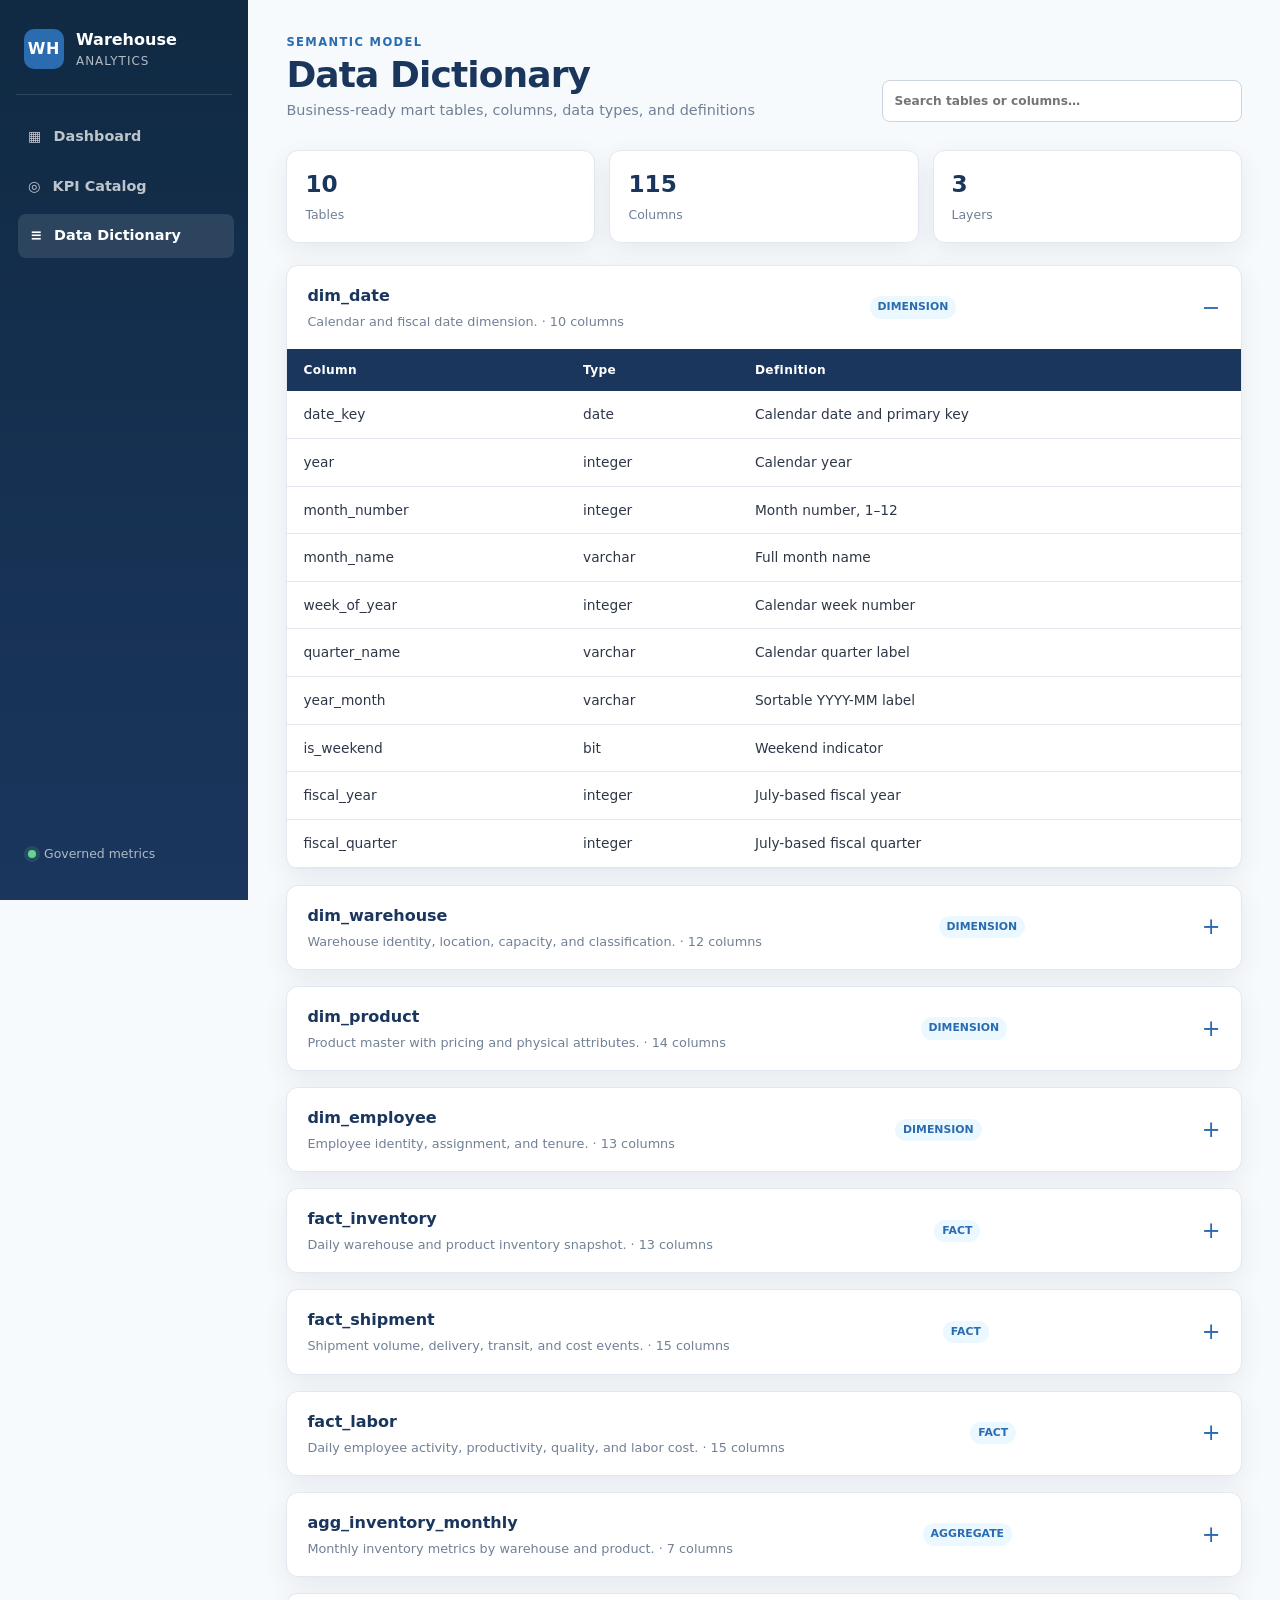
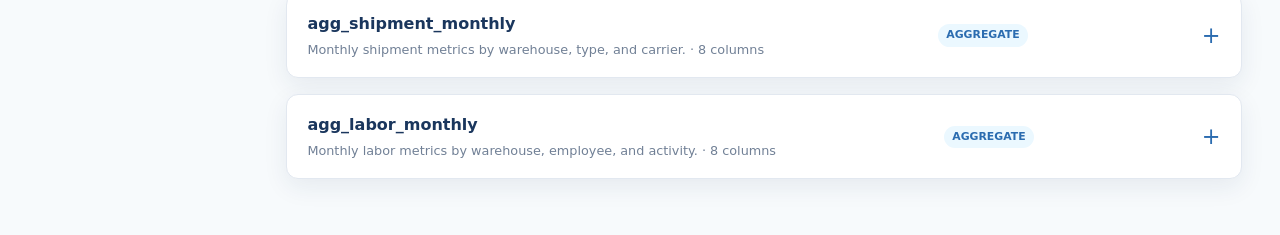
==== frontend/pages/data-dictionary.html @ 702fa8e9 "create KPI governance portal with live dashboard" ====
<!DOCTYPE html>
<html lang="en">
<head>
  <meta charset="UTF-8"><meta name="viewport" content="width=device-width, initial-scale=1.0">
  <meta name="description" content="Warehouse Analytics mart data dictionary.">
  <title>Warehouse Analytics | Data Dictionary</title>
  <link rel="stylesheet" href="../css/style.css">
</head>
<body data-page="dictionary" data-api-base="http://localhost:8000/api/v1">
  <a class="skip-link" href="#main-content">Skip to content</a>
  <nav class="sidebar" aria-label="Primary navigation">
    <a class="brand" href="../index.html"><span class="brand-mark" aria-hidden="true">WH</span><span><strong>Warehouse</strong><small>Analytics</small></span></a>
    <ul class="nav-links">
      <li><a href="../index.html"><span aria-hidden="true">▦</span>Dashboard</a></li>
      <li><a href="kpi-catalog.html"><span aria-hidden="true">◎</span>KPI Catalog</a></li>
      <li><a href="data-dictionary.html" aria-current="page"><span aria-hidden="true">≡</span>Data Dictionary</a></li>
    </ul>
    <div class="sidebar-footer"><span class="live-dot" aria-hidden="true"></span>Governed metrics</div>
  </nav>
  <main class="content" id="main-content">
    <header class="page-header"><div><p class="eyebrow">Semantic model</p><h1>Data Dictionary</h1><p class="subtitle">Business-ready mart tables, columns, data types, and definitions</p></div><label class="search-control" for="dictionarySearch"><span class="sr-only">Search data dictionary</span><input id="dictionarySearch" type="search" placeholder="Search tables or columns…"></label></header>
    <div class="dictionary-summary" id="dictionarySummary"></div>
    <section id="dictionaryTables" class="dictionary-tables" aria-label="Data dictionary tables"></section>
    <p id="dictionaryEmpty" class="empty-state" hidden>No tables or columns match your search.</p>
  </main>
  <script src="../js/data-dictionary.js" defer></script>
  <script src="../js/app.js" defer></script>
</body>
</html>
---- frontend/css/style.css ----
:root {
  --navy-950: #102a43; --navy-900: #1a365d; --blue-600: #2b6cb0; --blue-50: #ebf8ff;
  --green-600: #2f855a; --green-100: #c6f6d5; --amber-600: #b7791f; --amber-100: #fefcbf;
  --red-600: #c53030; --red-100: #fed7d7; --slate-900: #2d3748; --slate-600: #718096;
  --slate-300: #cbd5e0; --slate-200: #e2e8f0; --slate-100: #edf2f7; --canvas: #f7fafc;
  --surface: #fff; --sidebar-width: 248px; --shadow: 0 8px 24px rgb(26 54 93 / 8%);
}
* { box-sizing: border-box; }
html { color-scheme: light; }
body { margin: 0; min-height: 100vh; background: var(--canvas); color: var(--slate-900); font-family: "Segoe UI", system-ui, sans-serif; line-height: 1.5; }
a { color: inherit; }
button, input, select { font: inherit; }
.skip-link { position: fixed; left: 12px; top: -80px; z-index: 100; padding: 10px 14px; background: white; color: var(--navy-900); border-radius: 6px; }
.skip-link:focus { top: 12px; }
.sidebar { position: fixed; inset: 0 auto 0 0; width: var(--sidebar-width); padding: 24px 16px; background: linear-gradient(180deg, var(--navy-950), var(--navy-900)); color: white; display: flex; flex-direction: column; z-index: 10; }
.brand { display: flex; align-items: center; gap: 12px; padding: 4px 8px 24px; text-decoration: none; border-bottom: 1px solid rgb(255 255 255 / 12%); }
.brand-mark { display: grid; place-items: center; width: 40px; height: 40px; border-radius: 10px; background: var(--blue-600); font-weight: 800; letter-spacing: .04em; }
.brand strong, .brand small { display: block; }.brand strong { font-size: 1rem; }.brand small { opacity: .68; font-size: .75rem; letter-spacing: .08em; text-transform: uppercase; }
.nav-links { list-style: none; padding: 20px 0; margin: 0; display: grid; gap: 6px; }
.nav-links a { display: flex; align-items: center; gap: 12px; padding: 11px 12px; border-radius: 8px; color: rgb(255 255 255 / 72%); text-decoration: none; font-weight: 600; font-size: .9rem; transition: .18s ease; }
.nav-links a:hover, .nav-links a[aria-current="page"] { background: rgb(255 255 255 / 11%); color: white; transform: translateX(2px); }
.sidebar-footer { margin-top: auto; padding: 12px; font-size: .78rem; color: rgb(255 255 255 / 65%); }
.live-dot { display: inline-block; width: 8px; height: 8px; margin-right: 8px; border-radius: 50%; background: #68d391; box-shadow: 0 0 0 4px rgb(104 211 145 / 14%); }
.content { margin-left: var(--sidebar-width); padding: 34px clamp(20px, 3vw, 48px) 56px; max-width: 1680px; }
.page-header { display: flex; align-items: flex-end; justify-content: space-between; gap: 24px; margin-bottom: 28px; }
.page-header h1 { margin: 2px 0 4px; color: var(--navy-900); font-size: clamp(1.65rem, 3vw, 2.25rem); line-height: 1.2; letter-spacing: -.025em; }
.eyebrow { margin: 0; color: var(--blue-600); font-weight: 800; font-size: .72rem; text-transform: uppercase; letter-spacing: .12em; }
.subtitle, .muted { margin: 0; color: var(--slate-600); font-size: .9rem; }
.filter-control, .search-control { display: grid; gap: 5px; color: var(--slate-600); font-size: .76rem; font-weight: 700; text-transform: uppercase; letter-spacing: .06em; }
select, input[type="search"] { min-height: 42px; padding: 8px 12px; background: white; color: var(--slate-900); border: 1px solid var(--slate-300); border-radius: 8px; outline: none; }
select:focus, input:focus, a:focus-visible, button:focus-visible { box-shadow: 0 0 0 3px rgb(66 153 225 / 30%); outline: 2px solid transparent; }
.search-control input { width: min(360px, 42vw); text-transform: none; letter-spacing: normal; }
.message { min-height: 0; margin-bottom: 16px; }.message:not(:empty) { padding: 12px 14px; border: 1px solid #feb2b2; border-radius: 8px; background: #fff5f5; color: #9b2c2c; }
.kpi-cards { display: grid; grid-template-columns: repeat(auto-fit, minmax(220px, 1fr)); gap: 18px; margin-bottom: 28px; }
.kpi-card, .panel, .catalog-card, .dictionary-card, .summary-stat { background: var(--surface); border: 1px solid var(--slate-200); border-radius: 12px; box-shadow: var(--shadow); }
.kpi-card { position: relative; overflow: hidden; padding: 20px; border-top: 4px solid var(--blue-600); }.kpi-card.green { border-top-color: var(--green-600); }.kpi-card.yellow { border-top-color: var(--amber-600); }.kpi-card.red { border-top-color: var(--red-600); }
.kpi-card h3 { margin: 0 0 8px; color: var(--slate-600); font-size: .82rem; font-weight: 700; }.kpi-card .value { color: var(--navy-900); font-size: 1.75rem; font-weight: 800; font-variant-numeric: tabular-nums; }.target { margin-top: 5px; color: var(--slate-600); font-size: .78rem; }
.status-badge { display: inline-flex; align-items: center; padding: 3px 9px; margin-top: 10px; border-radius: 999px; font-size: .7rem; font-weight: 800; text-transform: uppercase; letter-spacing: .04em; }.status-badge.green { background: var(--green-100); color: #22543d; }.status-badge.yellow { background: var(--amber-100); color: #744210; }.status-badge.red { background: var(--red-100); color: #742a2a; }.status-badge.neutral { background: var(--slate-100); color: var(--slate-600); }
.panel { overflow: hidden; }.panel-heading { display: flex; justify-content: space-between; align-items: end; gap: 16px; padding: 20px 22px; border-bottom: 1px solid var(--slate-200); }.panel h2 { margin: 2px 0 0; color: var(--navy-900); font-size: 1.15rem; }.table-wrap { overflow-x: auto; }.data-table { width: 100%; border-collapse: collapse; }.data-table th { padding: 12px 16px; background: var(--navy-900); color: white; text-align: left; white-space: nowrap; font-size: .76rem; letter-spacing: .03em; }.data-table td { padding: 13px 16px; border-bottom: 1px solid var(--slate-200); font-size: .86rem; }.data-table tbody tr:hover { background: var(--blue-50); }.data-table td:nth-child(n+2) { font-variant-numeric: tabular-nums; }
.catalog-grid { display: grid; grid-template-columns: repeat(auto-fit, minmax(290px, 1fr)); gap: 18px; }.catalog-card { padding: 20px; }.catalog-card h2 { margin: 3px 0 12px; color: var(--navy-900); font-size: 1.05rem; }.catalog-card .formula { padding: 11px; border-radius: 7px; background: var(--slate-100); color: #4a5568; font: .78rem/1.55 ui-monospace, Consolas, monospace; overflow-wrap: anywhere; }.meta-grid { display: grid; grid-template-columns: 1fr 1fr; gap: 10px; margin-top: 16px; }.meta-grid dt { color: var(--slate-600); font-size: .68rem; font-weight: 800; text-transform: uppercase; }.meta-grid dd { margin: 2px 0 0; font-size: .84rem; font-weight: 600; }
.dictionary-summary { display: grid; grid-template-columns: repeat(3, minmax(130px, 1fr)); gap: 14px; margin-bottom: 22px; }.summary-stat { padding: 16px 18px; }.summary-stat strong { display: block; color: var(--navy-900); font-size: 1.45rem; }.summary-stat span { color: var(--slate-600); font-size: .78rem; }
.dictionary-tables { display: grid; gap: 16px; }.dictionary-card { overflow: hidden; }.dictionary-card summary { cursor: pointer; list-style: none; padding: 18px 20px; display: flex; align-items: center; justify-content: space-between; gap: 14px; }.dictionary-card summary::-webkit-details-marker { display: none; }.dictionary-card summary::after { content: "+"; color: var(--blue-600); font-size: 1.4rem; }.dictionary-card[open] summary::after { content: "−"; }.dictionary-card h2 { margin: 0; color: var(--navy-900); font-size: 1rem; }.dictionary-card p { margin: 4px 0 0; color: var(--slate-600); font-size: .8rem; }.table-kind { padding: 3px 8px; border-radius: 999px; background: var(--blue-50); color: var(--blue-600); font-size: .68rem; font-weight: 800; text-transform: uppercase; }
.empty-state { padding: 32px; text-align: center; color: var(--slate-600); }.skeleton-card { height: 154px; border-radius: 12px; background: linear-gradient(90deg, var(--slate-100), white, var(--slate-100)); background-size: 200% 100%; animation: pulse 1.5s infinite; }@keyframes pulse { to { background-position: -200% 0; } }
.sr-only { position: absolute; width: 1px; height: 1px; padding: 0; margin: -1px; overflow: hidden; clip: rect(0,0,0,0); white-space: nowrap; border: 0; }
@media (max-width: 820px) { .sidebar { position: static; width: 100%; height: auto; padding: 12px 16px; }.brand { padding: 0 0 10px; }.nav-links { grid-template-columns: repeat(3, 1fr); padding: 8px 0 0; }.nav-links a { justify-content: center; padding: 9px 6px; font-size: .76rem; }.sidebar-footer { display: none; }.content { margin-left: 0; padding: 24px 16px 40px; }.page-header { align-items: stretch; flex-direction: column; }.search-control input { width: 100%; }.dictionary-summary { grid-template-columns: 1fr 1fr; } }
@media (max-width: 520px) { .nav-links a span { display: none; }.kpi-cards, .catalog-grid { grid-template-columns: 1fr; }.dictionary-summary { grid-template-columns: 1fr; }.meta-grid { grid-template-columns: 1fr; }.panel-heading { align-items: start; flex-direction: column; } }
@media (prefers-reduced-motion: reduce) { *, *::before, *::after { scroll-behavior: auto !important; transition: none !important; animation: none !important; } }
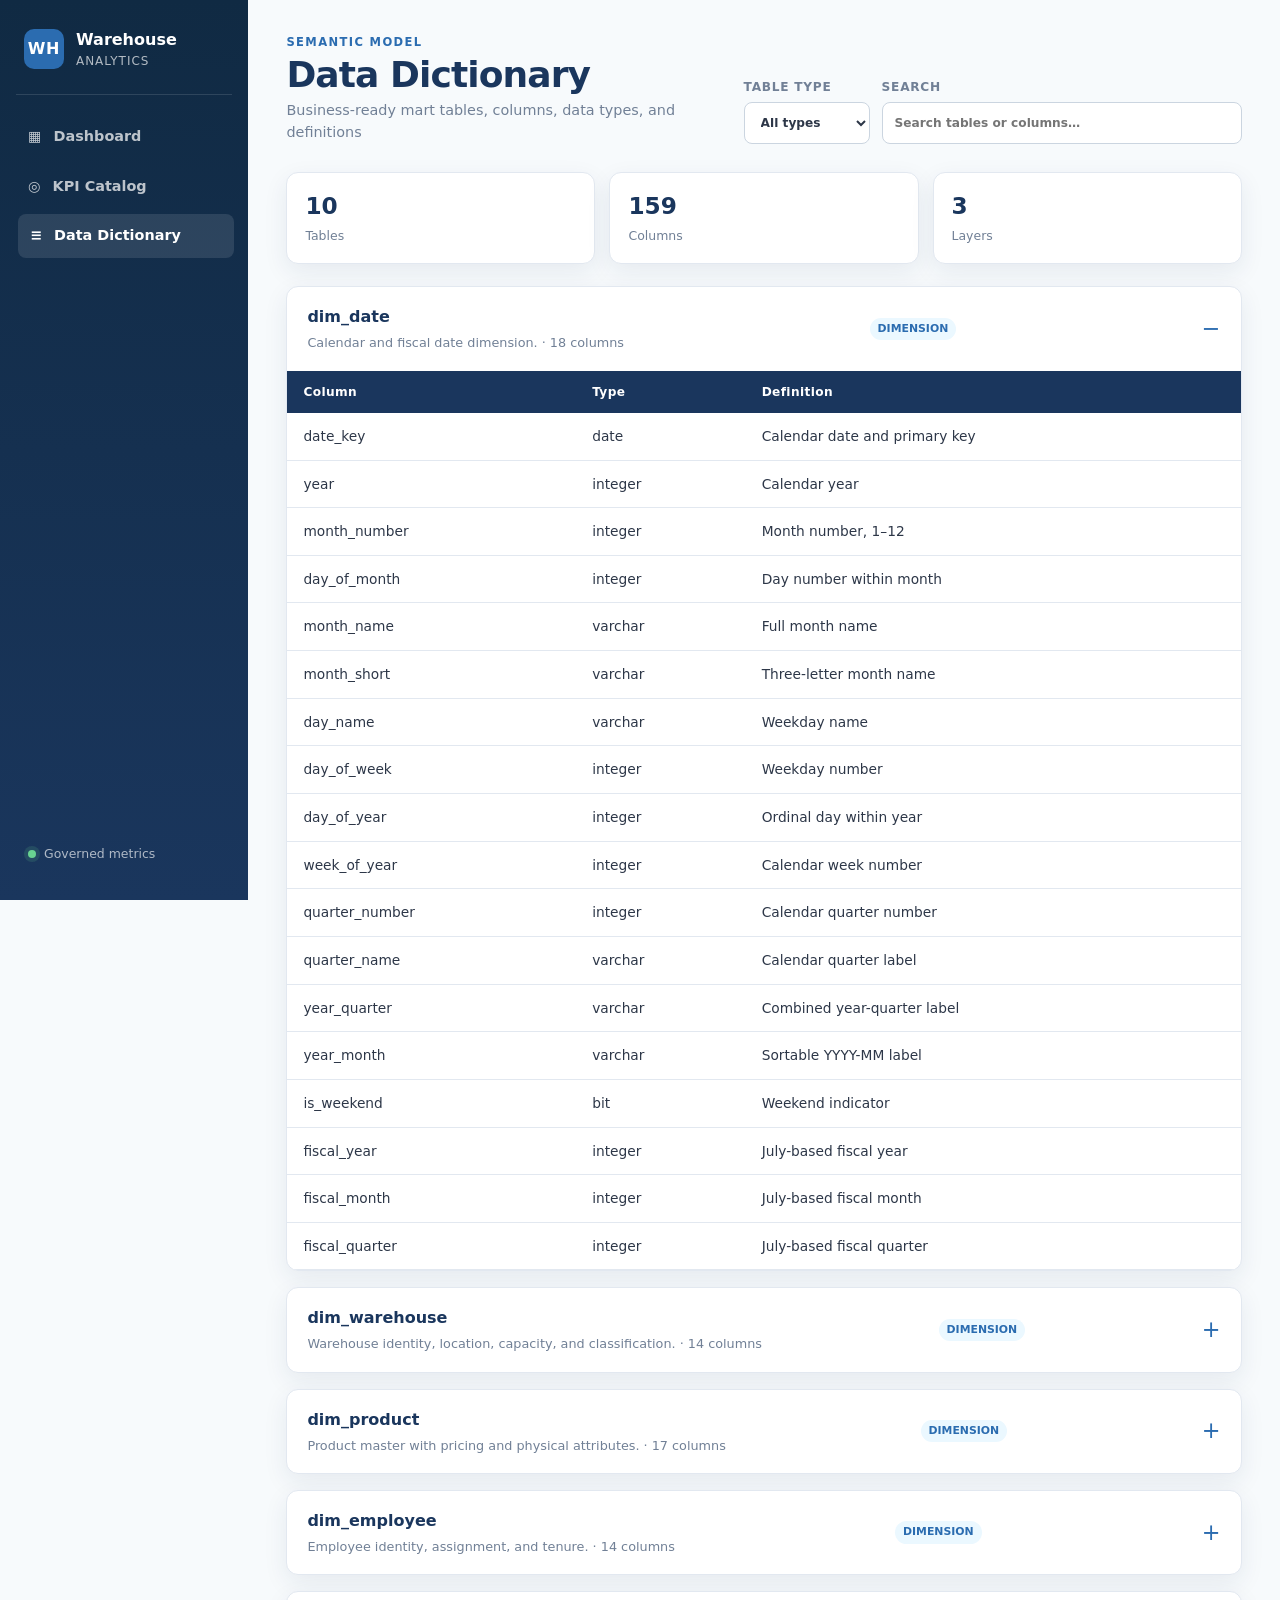
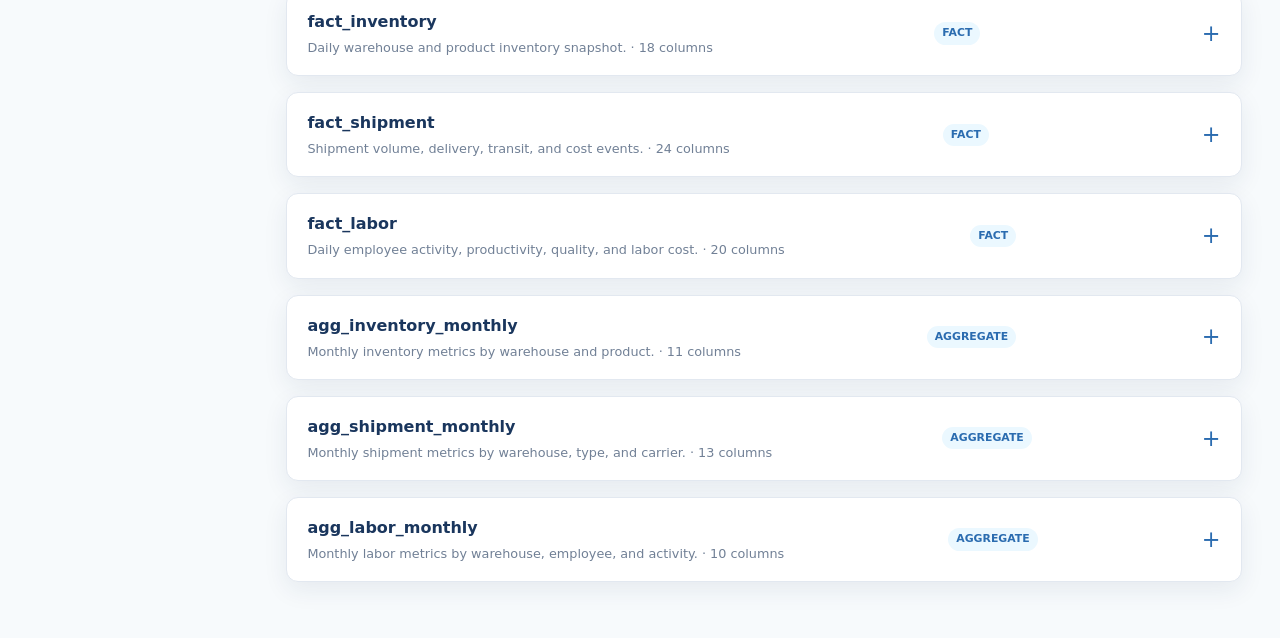
==== commit 4f671540: "add KPI catalog and data dictionary reference pages" ====
--- a/frontend/pages/data-dictionary.html
+++ b/frontend/pages/data-dictionary.html
@@ -18,7 +18,7 @@
     <div class="sidebar-footer"><span class="live-dot" aria-hidden="true"></span>Governed metrics</div>
   </nav>
   <main class="content" id="main-content">
-    <header class="page-header"><div><p class="eyebrow">Semantic model</p><h1>Data Dictionary</h1><p class="subtitle">Business-ready mart tables, columns, data types, and definitions</p></div><label class="search-control" for="dictionarySearch"><span class="sr-only">Search data dictionary</span><input id="dictionarySearch" type="search" placeholder="Search tables or columns…"></label></header>
+    <header class="page-header"><div><p class="eyebrow">Semantic model</p><h1>Data Dictionary</h1><p class="subtitle">Business-ready mart tables, columns, data types, and definitions</p></div><div class="header-controls"><label class="filter-control" for="dictionaryKind"><span>Table type</span><select id="dictionaryKind"><option value="">All types</option><option value="Dimension">Dimensions</option><option value="Fact">Facts</option><option value="Aggregate">Aggregates</option></select></label><label class="search-control" for="dictionarySearch"><span>Search</span><input id="dictionarySearch" type="search" placeholder="Search tables or columns…"></label></div></header>
     <div class="dictionary-summary" id="dictionarySummary"></div>
     <section id="dictionaryTables" class="dictionary-tables" aria-label="Data dictionary tables"></section>
     <p id="dictionaryEmpty" class="empty-state" hidden>No tables or columns match your search.</p>
@@ -27,4 +27,3 @@
   <script src="../js/app.js" defer></script>
 </body>
 </html>
-
--- a/frontend/css/style.css
+++ b/frontend/css/style.css
@@ -23,6 +23,7 @@
 .live-dot { display: inline-block; width: 8px; height: 8px; margin-right: 8px; border-radius: 50%; background: #68d391; box-shadow: 0 0 0 4px rgb(104 211 145 / 14%); }
 .content { margin-left: var(--sidebar-width); padding: 34px clamp(20px, 3vw, 48px) 56px; max-width: 1680px; }
 .page-header { display: flex; align-items: flex-end; justify-content: space-between; gap: 24px; margin-bottom: 28px; }
+.header-controls { display: flex; align-items: end; gap: 12px; }
 .page-header h1 { margin: 2px 0 4px; color: var(--navy-900); font-size: clamp(1.65rem, 3vw, 2.25rem); line-height: 1.2; letter-spacing: -.025em; }
 .eyebrow { margin: 0; color: var(--blue-600); font-weight: 800; font-size: .72rem; text-transform: uppercase; letter-spacing: .12em; }
 .subtitle, .muted { margin: 0; color: var(--slate-600); font-size: .9rem; }
@@ -38,11 +39,11 @@
 .status-badge { display: inline-flex; align-items: center; padding: 3px 9px; margin-top: 10px; border-radius: 999px; font-size: .7rem; font-weight: 800; text-transform: uppercase; letter-spacing: .04em; }.status-badge.green { background: var(--green-100); color: #22543d; }.status-badge.yellow { background: var(--amber-100); color: #744210; }.status-badge.red { background: var(--red-100); color: #742a2a; }.status-badge.neutral { background: var(--slate-100); color: var(--slate-600); }
 .panel { overflow: hidden; }.panel-heading { display: flex; justify-content: space-between; align-items: end; gap: 16px; padding: 20px 22px; border-bottom: 1px solid var(--slate-200); }.panel h2 { margin: 2px 0 0; color: var(--navy-900); font-size: 1.15rem; }.table-wrap { overflow-x: auto; }.data-table { width: 100%; border-collapse: collapse; }.data-table th { padding: 12px 16px; background: var(--navy-900); color: white; text-align: left; white-space: nowrap; font-size: .76rem; letter-spacing: .03em; }.data-table td { padding: 13px 16px; border-bottom: 1px solid var(--slate-200); font-size: .86rem; }.data-table tbody tr:hover { background: var(--blue-50); }.data-table td:nth-child(n+2) { font-variant-numeric: tabular-nums; }
 .catalog-grid { display: grid; grid-template-columns: repeat(auto-fit, minmax(290px, 1fr)); gap: 18px; }.catalog-card { padding: 20px; }.catalog-card h2 { margin: 3px 0 12px; color: var(--navy-900); font-size: 1.05rem; }.catalog-card .formula { padding: 11px; border-radius: 7px; background: var(--slate-100); color: #4a5568; font: .78rem/1.55 ui-monospace, Consolas, monospace; overflow-wrap: anywhere; }.meta-grid { display: grid; grid-template-columns: 1fr 1fr; gap: 10px; margin-top: 16px; }.meta-grid dt { color: var(--slate-600); font-size: .68rem; font-weight: 800; text-transform: uppercase; }.meta-grid dd { margin: 2px 0 0; font-size: .84rem; font-weight: 600; }
+.catalog-description { min-height: 3em; margin: 0 0 12px; color: var(--slate-600); font-size: .84rem; }
 .dictionary-summary { display: grid; grid-template-columns: repeat(3, minmax(130px, 1fr)); gap: 14px; margin-bottom: 22px; }.summary-stat { padding: 16px 18px; }.summary-stat strong { display: block; color: var(--navy-900); font-size: 1.45rem; }.summary-stat span { color: var(--slate-600); font-size: .78rem; }
 .dictionary-tables { display: grid; gap: 16px; }.dictionary-card { overflow: hidden; }.dictionary-card summary { cursor: pointer; list-style: none; padding: 18px 20px; display: flex; align-items: center; justify-content: space-between; gap: 14px; }.dictionary-card summary::-webkit-details-marker { display: none; }.dictionary-card summary::after { content: "+"; color: var(--blue-600); font-size: 1.4rem; }.dictionary-card[open] summary::after { content: "−"; }.dictionary-card h2 { margin: 0; color: var(--navy-900); font-size: 1rem; }.dictionary-card p { margin: 4px 0 0; color: var(--slate-600); font-size: .8rem; }.table-kind { padding: 3px 8px; border-radius: 999px; background: var(--blue-50); color: var(--blue-600); font-size: .68rem; font-weight: 800; text-transform: uppercase; }
 .empty-state { padding: 32px; text-align: center; color: var(--slate-600); }.skeleton-card { height: 154px; border-radius: 12px; background: linear-gradient(90deg, var(--slate-100), white, var(--slate-100)); background-size: 200% 100%; animation: pulse 1.5s infinite; }@keyframes pulse { to { background-position: -200% 0; } }
 .sr-only { position: absolute; width: 1px; height: 1px; padding: 0; margin: -1px; overflow: hidden; clip: rect(0,0,0,0); white-space: nowrap; border: 0; }
-@media (max-width: 820px) { .sidebar { position: static; width: 100%; height: auto; padding: 12px 16px; }.brand { padding: 0 0 10px; }.nav-links { grid-template-columns: repeat(3, 1fr); padding: 8px 0 0; }.nav-links a { justify-content: center; padding: 9px 6px; font-size: .76rem; }.sidebar-footer { display: none; }.content { margin-left: 0; padding: 24px 16px 40px; }.page-header { align-items: stretch; flex-direction: column; }.search-control input { width: 100%; }.dictionary-summary { grid-template-columns: 1fr 1fr; } }
+@media (max-width: 820px) { .sidebar { position: static; width: 100%; height: auto; padding: 12px 16px; }.brand { padding: 0 0 10px; }.nav-links { grid-template-columns: repeat(3, 1fr); padding: 8px 0 0; }.nav-links a { justify-content: center; padding: 9px 6px; font-size: .76rem; }.sidebar-footer { display: none; }.content { margin-left: 0; padding: 24px 16px 40px; }.page-header { align-items: stretch; flex-direction: column; }.header-controls { align-items: stretch; flex-direction: column; }.search-control input { width: 100%; }.dictionary-summary { grid-template-columns: 1fr 1fr; } }
 @media (max-width: 520px) { .nav-links a span { display: none; }.kpi-cards, .catalog-grid { grid-template-columns: 1fr; }.dictionary-summary { grid-template-columns: 1fr; }.meta-grid { grid-template-columns: 1fr; }.panel-heading { align-items: start; flex-direction: column; } }
 @media (prefers-reduced-motion: reduce) { *, *::before, *::after { scroll-behavior: auto !important; transition: none !important; animation: none !important; } }
-
